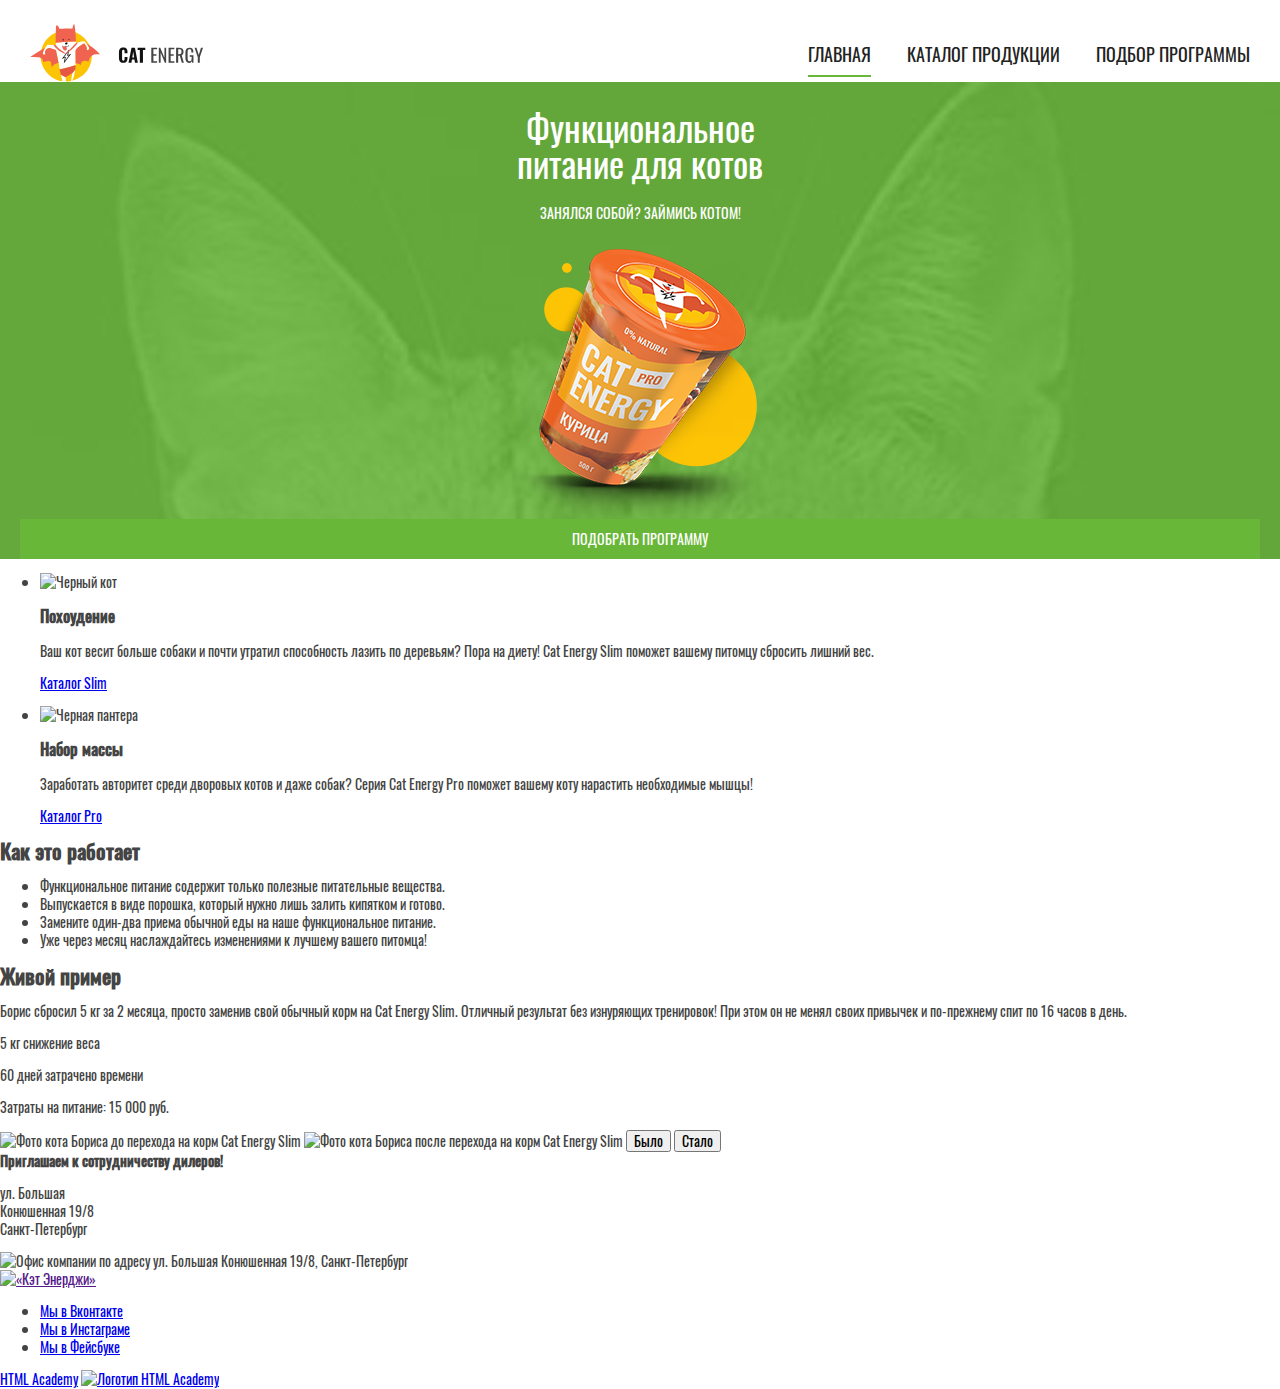
==== index.html @ b85bf5bf "Backup" ====
<!DOCTYPE html>
<html lang="ru">
<head>
	<meta charset="UTF-8">
	<title>Cat Energy</title>
	<meta name="viewport" content="width=device-width,initial-scale=1">
	<link rel="stylesheet" href="css/normalize.css">
	<link rel="stylesheet" href="css/style.css">
</head>
<body>
	<header class="page-header">
		<div class="page-header__wrapper-outer">
			<div class="page-header__wrapper-inner">
				<a class="page-header__logo" href="index.html">
					<picture>
						<source media="(min-width: 1300px)" srcset="img/logo-desktop.svg">
						<source media="(min-width: 768px)" srcset="img/logo-tablet.svg">
						<img class="page-header__logo-img" src="img/logo-mobile.svg" alt="Логотип «Кэт Энерджи»">
					</picture>					
				</a>
				<a class="page-header__logo page-header__logo--text" href="index.html">
					<img class="page-header__logo-img" src="img/logo-mobile-text.svg" width="101" height="18" alt="Логотип «Кэт Энерджи»">
				</a>
				<button class="nav-toggle" type="button"></button>
			</div>		
			<nav class="main-nav">
				<ul class="main-nav__list">
					<li class="main-nav__item main-nav__item--active">
						<a class="main-nav__link">Главная</a>
					</li>
					<li class="main-nav__item">
						<a class="main-nav__link" href="catalog.html">Каталог продукции</a>
					</li>
					<li class="main-nav__item">
						<a class="main-nav__link" href="form.html">Подбор программы</a>
					</li>
				</ul>
			</nav>	
		</div>
		<section class="program-selection">
			<h2 class="visually-hidden">Подбор программы питания для котов</h2>
			<p class="program-selection__slogan">Функциональное<br> питание для котов</p>
			<p class="program-selection__intro">Занялся собой? Займись котом!</p>
			<img class="program-selection__image" src="img/index-can-mobile.png" alt="Банка «Кэт Энерджи»">
			<a class="program-selection__link" href="form.html">Подобрать программу</a>
		</section>
	</header>
	
	<main class="page-main">
		<h1 class="visually-hidden">«Кэт Энерджи» - функциональное питание для котов</h1>
		
		<section class="catalogs">
			<h2 class="visually-hidden">Каталоги продукции</h2>
			<ul class="catalogs__list">
				<li class="catalogs__item">
					<p class="catalogs__picture">
						<img class="catalogs__image" src="http://placehold.it/300x300" alt="Черный кот">
					</p>
					<h3 class="catalogs__title">Похоудение</h3>
					<p class="catalogs__text">Ваш кот весит больше собаки и почти утратил способность лазить по деревьям? Пора на диету! Cat Energy Slim поможет вашему питомцу сбросить лишний вес.</p>
					<a class="catalogs__link" href="catalog.html">Каталог Slim</a>
				</li>
				<li class="catalogs__item">
					<p class="catalogs__picture">
						<img class="catalogs__image" src="http://placehold.it/300x300" alt="Черная пантера">
					</p>
					<h3 class="catalogs__title">Набор массы</h3>
					<p class="catalogs__text">Заработать авторитет среди дворовых котов и даже собак? Серия Cat Energy Pro поможет вашему коту нарастить необходимые мышцы!</p>
					<a class="catalogs__link" href="catalog.html">Каталог Pro</a>
				</li>
			</ul>
		</section>
		
		<section class="advantages">
			<h2 class="advantages__title">Как это работает</h2>
			<ul class="advantages__list">
				<li class="advantages__item">Функциональное питание содержит только полезные питательные вещества.</li>
				<li class="advantages__item">Выпускается в виде порошка, который нужно лишь залить кипятком и готово.</li>
				<li class="advantages__item">Замените один-два приема обычной еды на наше функциональное питание.</li>
				<li class="advantages__item">Уже через месяц наслаждайтесь изменениями к лучшему вашего питомца!</li>
			</ul>
		</section>
		
		<section class="example">
			<h2 class="example__title">Живой пример</h2>
			<p class="example__text">Борис сбросил 5 кг за 2 месяца, просто заменив свой обычный корм на Cat Energy Slim. Отличный результат без изнуряющих тренировок! При этом он не менял своих привычек и по-прежнему спит по 16 часов в день.</p>
			<p class="example__stats-numbers">5 кг
				<span class="example__stats-legeng">снижение веса</span>
			</p>
			<p class="example__stats-numbers">60 дней
				<span class="example__stats-legeng">затрачено времени</span>
			</p>
			<p class="example__spending">Затраты на питание: 15 000 руб.</p>
			<img class="example__image example__image--was" src="http://placehold.it/400x400" alt="Фото кота Бориса до перехода на корм Cat Energy Slim">
			<img class="example__image example__image--became" src="http://placehold.it/400x400" alt="Фото кота Бориса после перехода на корм Cat Energy Slim">
			<button class="example__button example__button--was">Было</button>
			<button class="example__button example__button--became">Стало</button>
		</section>		
	</main>
	
	<footer class="page-footer">
		<section class="page-footer__contacts">
			<h2 class="visually-hidden">Контактная информация</h2>
			<div class="contacts__text">
				<b class="contacts__slogan">Приглашаем к сотрудничеству дилеров!</b>
				<p class="contacts__address">
					ул. Большая<br>
					Конюшенная 19/8<br>
					Санкт-Петербург
				</p>
				<img class="contacts__map" src="http://placehold.it/400x400" alt="Офис компании по адресу ул. Большая Конюшенная 19/8, Санкт-Петербург">
			</div>
		</section>
		<a class="page-footer__logo" href="">
			<img class="page-footer__logo-image" src="http://placehold.it/33x38" alt="«Кэт Энерджи»">
		</a>
		<div class="page-footer__social social">
			<ul class="social__list">
				<li class="social__item">
					<a class="social__link social__link--vkontakte" href="#">Мы в Вконтакте</a>
				</li>
				<li class="social__item">
					<a class="social__link social__link--instagram" href="#">Мы в Инстаграме</a>
				</li>
				<li class="social__item">
					<a class="social__link social__link--facebook" href="#">Мы в Фейсбуке</a>
				</li>
			</ul>
		</div>
		<div class="page-footer__copyright copyright">
          <a class="copyright__link" href="#">HTML Academy</a>
          <a class="copyright__logo" href="#">
          	<img class="copyright__image" src="http://placehold.it/33x38" alt="Логотип HTML Academy">
          </a>
        </div>		
	</footer>	
</body>
</html>
---- css/style.css ----
@font-face {
	font-family: "Oswald";
	src: url("../fonts/Oswald-Regular.woff2") format("woff2"),
		url("../fonts/Oswald-Regular.woff") format("woff");
	font-weight: 400;
	font-style: normal;
}

@font-face {
	font-family: "Oswald";
	src: url("../fonts/Oswald-Medium.woff2") format("woff2"),
		url("../fonts/Oswald-Medium.woff") format("woff");
	font-weight: 500;
	font-style: normal;
}

body {
	min-width: 320px;
	margin: 0;
	padding: 0;

	font-family: "Oswald", Arial, sans-serif;
	font-weight: 400;
	font-size: 14px;
	line-height: 18px;
	color: #444444;
}

img {
	max-width: 100%;
	height: auto;
}

.visually-hidden:not(:focus):not(:active) {
	position: absolute;
	width: 1px;
	height: 1px;
	margin: -1px;
	border: 0;
	padding: 0;
	white-space: nowrap;
	clip-path: inset(100%);
	clip: rect(0, 0, 0, 0);
	overflow: hidden;
}

/* page-header */

.page-header__wrapper-inner {
	display: flex;
	justify-content: space-between;
	align-items: center;

	max-width: 400px;
	height: 66px;
	margin: 0 auto;
	padding-right: 20px;
	padding-left: 20px;
}

.page-header__logo--text {
	margin-left: -15px;
}

.page-header__logo-img {
	display: block;
}

@media (min-width: 768px) {
	.page-header {
		padding-top: 24px;
	}

	.page-header__wrapper-outer {
		display: flex;
		justify-content: space-between;
		align-items: center;

		min-width: 708px;
		max-width: 1220px;
		padding-left: 30px;
		padding-right: 30px;
	}

	.page-header__wrapper-inner {
		display: block;
		margin: 0;
		padding: 0;
		height: auto;
		max-width: none;
	}

	.page-header__logo--text {
		display: none;
	}
}

@media (min-width: 1300px) {
	.page-header__wrapper-outer {
		width: 1220px;
		padding-left: 40px;
		padding-right: 40px;
	}
}

/* nav-toogle */

.nav-toggle {
	position: relative;

	width: 18px;
	height: 18px;
	padding: 0;

	background-color: transparent;
	border: none;
}

.nav-toggle:before,
.nav-toggle:after {
	content: "";

	position: absolute;
	top: 8px;
	left: -3px;

	width: 24px;
	height: 2px;

	background-color: #0f0f0f;
	border-radius: 1px;
}

.nav-toggle:before {
	transform: rotate(45deg);
}

.nav-toggle:after {
	transform: rotate(-45deg);
}

@media (min-width: 768px) {
	.nav-toggle {
		display: none;
	}
}

/* main-nav */

.main-nav {
	/* margin: 0 auto; */
}

.main-nav__list {
	margin: 0;
	padding: 0;

	font-weight: 500;
	font-size: 20px;
	line-height: 20px;
	color: #111111;
	text-transform: uppercase;

	list-style: none;
}

.main-nav__item {
	text-align: center;

	border-top: 1px solid #e6e6e6;
}

.main-nav__link {
	display: block;
	padding-top: 21px;
	padding-bottom: 23px;

	color: inherit;

	text-decoration: none;
}

@media (min-width: 768px) {
	.main-nav__list {
		display: flex;
		flex-wrap: wrap;
		justify-content: flex-end;

		font-weight: 400;
		font-size: 18px;
		line-height: 24.86px;
		color: #222222;
	}

	.main-nav__item {
		margin-right: 36px;
		padding-top: 13px;
		padding-bottom: 8px;

		border: none;
	}

	.main-nav__item--active {
		border-bottom: 2px solid #68b738;
	}

	.main-nav__item:last-child {
		margin-right: 0;;
	}

	.main-nav__link {
		padding: 0;
	}
}

/* program-selection */

.program-selection {
	padding-top: 27px;	
	padding-right: 20px;
	padding-left: 20px;

	text-align: center;

	background-image: url("../img/index-background-mobile.jpg");
	background-repeat: no-repeat;
	background-position: top center;
	background-size: 100% auto;
}

.program-selection__slogan {
	margin: 0;
	margin-bottom: 25px;

	font-size: 36px;
	line-height: 36px;
	font-weight: 400;
	color: #ffffff;
}

.program-selection__intro {
	margin: 0;
	margin-bottom: 29px;

	font-size: 14px;
	line-height: 14px;
	color: #ffffff;
	text-transform: uppercase;
}

.program-selection__image {
	display: block;
	margin: 0 auto;
}

.program-selection__link {
	display: block;
	width: 100%;
	padding-top: 11px;
	padding-bottom: 11px;

	text-transform: uppercase;
	color: #ffffff;
	text-decoration: none;

	background-color: #68b738;

}
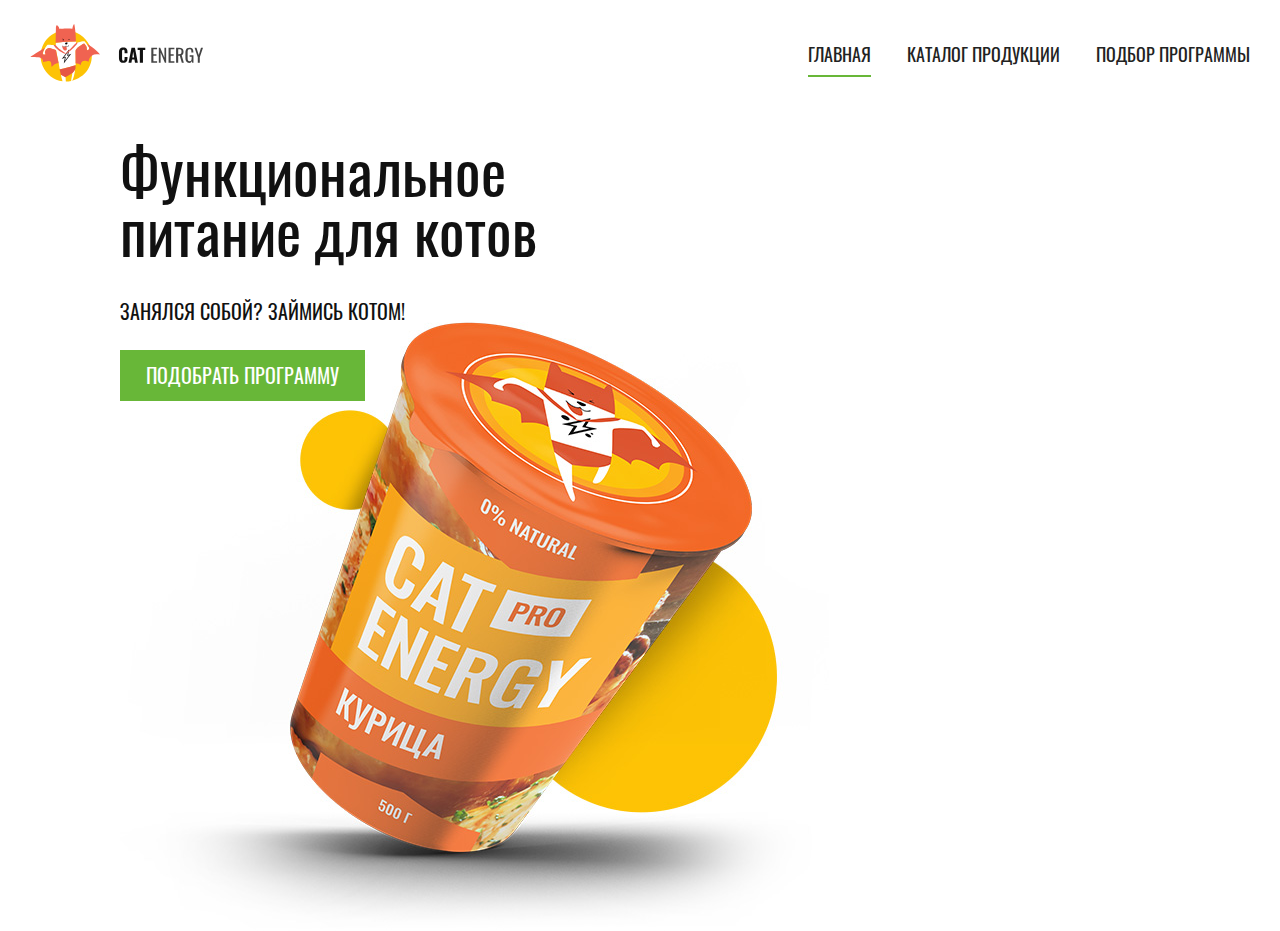
==== commit 0d202061: "Верстка program-selection планшетная версия" ====
--- a/index.html
+++ b/index.html
@@ -41,12 +41,15 @@
 			<h2 class="visually-hidden">Подбор программы питания для котов</h2>
 			<p class="program-selection__slogan">Функциональное<br> питание для котов</p>
 			<p class="program-selection__intro">Занялся собой? Займись котом!</p>
-			<img class="program-selection__image" src="img/index-can-mobile.png" alt="Банка «Кэт Энерджи»">
-			<a class="program-selection__link" href="form.html">Подобрать программу</a>
+			<picture>
+				<source media="(min-width: 768px)" srcset="img/index-can-tablet.png">
+				<img class="program-selection__image" src="img/index-can-mobile.png" alt="Банка «Кэт Энерджи»">
+			</picture>
+			<a class="button button--program" href="form.html">Подобрать программу</a>
 		</section>
 	</header>
 	
-	<main class="page-main">
+	<!-- <main class="page-main">
 		<h1 class="visually-hidden">«Кэт Энерджи» - функциональное питание для котов</h1>
 		
 		<section class="catalogs">
@@ -133,6 +136,6 @@
           	<img class="copyright__image" src="http://placehold.it/33x38" alt="Логотип HTML Academy">
           </a>
         </div>		
-	</footer>	
+	</footer>	 -->
 </body>
 </html>--- a/css/style.css
+++ b/css/style.css
@@ -44,6 +44,37 @@
 	overflow: hidden;
 }
 
+/* button */
+
+.button {
+	display: block;
+	width: 100%;
+	padding-top: 11px;
+	padding-bottom: 11px;
+
+	text-transform: uppercase;
+	color: #ffffff;
+	text-decoration: none;
+	text-align: center;
+
+	background-color: #68b738;
+}
+
+.button--program {
+
+}
+
+@media (min-width: 768px) {
+	.button--program {
+		width: 245px;
+		padding-top: 15px;
+		padding-bottom: 16px;
+
+		font-size: 20px;
+		line-height: 20px;
+	}
+}
+
 /* page-header */
 
 .page-header__wrapper-inner {
@@ -216,16 +247,22 @@
 /* program-selection */
 
 .program-selection {
+	max-width: 400px;
+	margin: 0 auto;
 	padding-top: 27px;	
 	padding-right: 20px;
 	padding-left: 20px;
 
-	text-align: center;
-
-	background-image: url("../img/index-background-mobile.jpg");
-	background-repeat: no-repeat;
-	background-position: top center;
-	background-size: 100% auto;
+	text-align: center;	
+}
+
+@media (max-width: 440px) {
+	.program-selection {
+		background-image: url("../img/index-background-mobile.jpg");
+		background-repeat: no-repeat;
+		background-position: top center;
+		background-size: 100% auto;
+	}
 }
 
 .program-selection__slogan {
@@ -253,16 +290,41 @@
 	margin: 0 auto;
 }
 
-.program-selection__link {
-	display: block;
-	width: 100%;
-	padding-top: 11px;
-	padding-bottom: 11px;
-
-	text-transform: uppercase;
-	color: #ffffff;
-	text-decoration: none;
-
-	background-color: #68b738;
-
+@media (min-width: 441px) {
+	.program-selection__slogan,
+	.program-selection__intro {
+		color: #111111;
+	}
+}
+
+@media (min-width: 768px) {
+	.program-selection {
+		position: relative;
+
+		max-width: 1220px;
+		margin-left: 30px;		
+		margin-right: 30px;
+		padding: 58px 0 530px 90px;
+
+		text-align: left;
+	}
+
+	.program-selection__slogan {
+		margin-bottom: 41px;
+
+		font-size: 60px;
+		line-height: 60px;
+	}
+
+	.program-selection__intro {
+		font-size: 20px;
+		line-height: 20px;
+	}
+
+	.program-selection__image {
+		position: absolute;
+		bottom: 0;
+
+		z-index: -1;
+	}
 }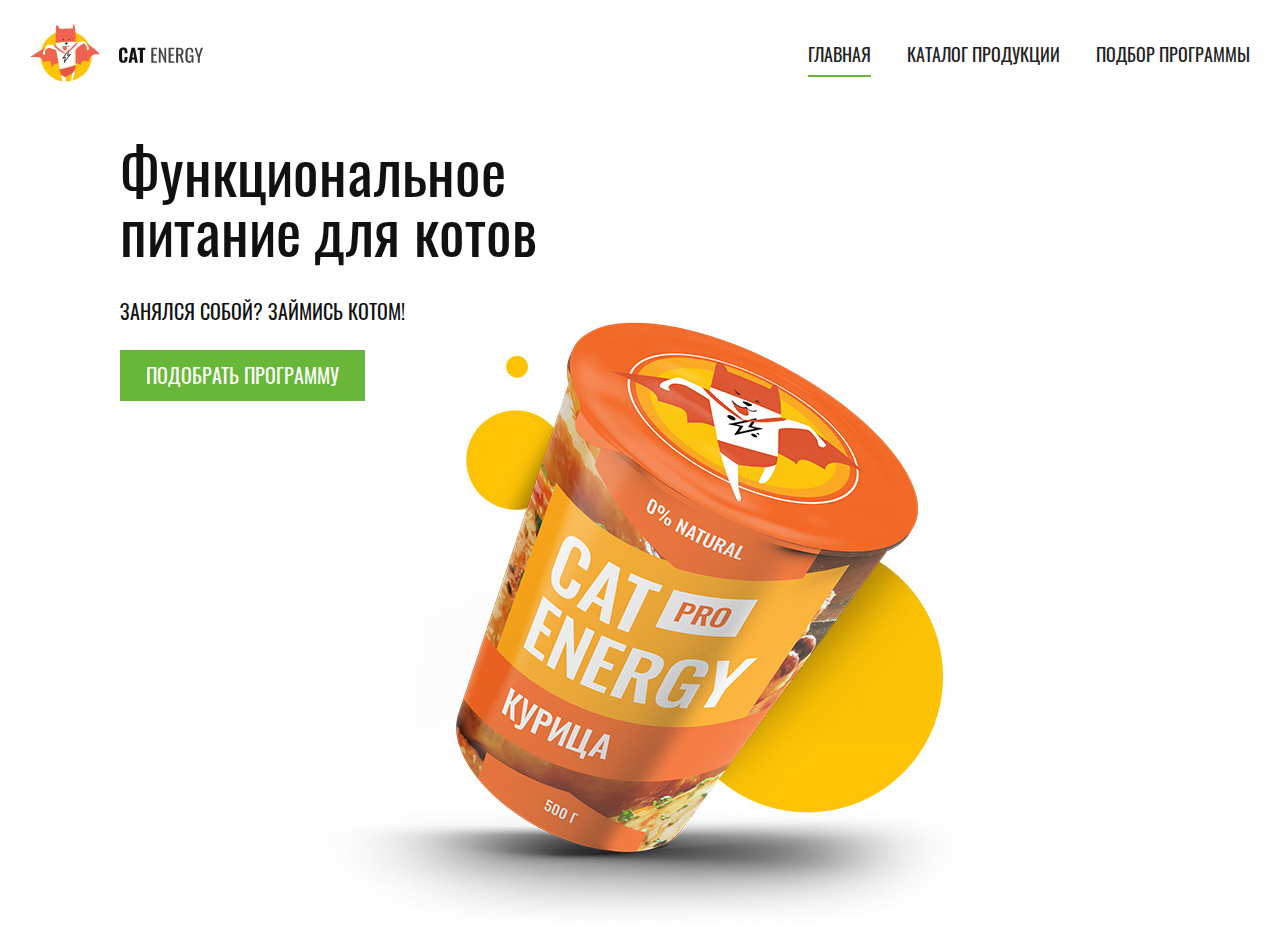
==== commit 111b5983: "Спозиционировал program-selection__picture для планшета" ====
--- a/index.html
+++ b/index.html
@@ -41,7 +41,7 @@
 			<h2 class="visually-hidden">Подбор программы питания для котов</h2>
 			<p class="program-selection__slogan">Функциональное<br> питание для котов</p>
 			<p class="program-selection__intro">Занялся собой? Займись котом!</p>
-			<picture>
+			<picture class="program-selection__picture">
 				<source media="(min-width: 768px)" srcset="img/index-can-tablet.png">
 				<img class="program-selection__image" src="img/index-can-mobile.png" alt="Банка «Кэт Энерджи»">
 			</picture>
--- a/css/style.css
+++ b/css/style.css
@@ -317,12 +317,16 @@
 	}
 
 	.program-selection__intro {
+		
+
 		font-size: 20px;
 		line-height: 20px;
 	}
 
-	.program-selection__image {
+	.program-selection__picture {
 		position: absolute;
+		left: 0;
+		right: 0;
 		bottom: 0;
 
 		z-index: -1;
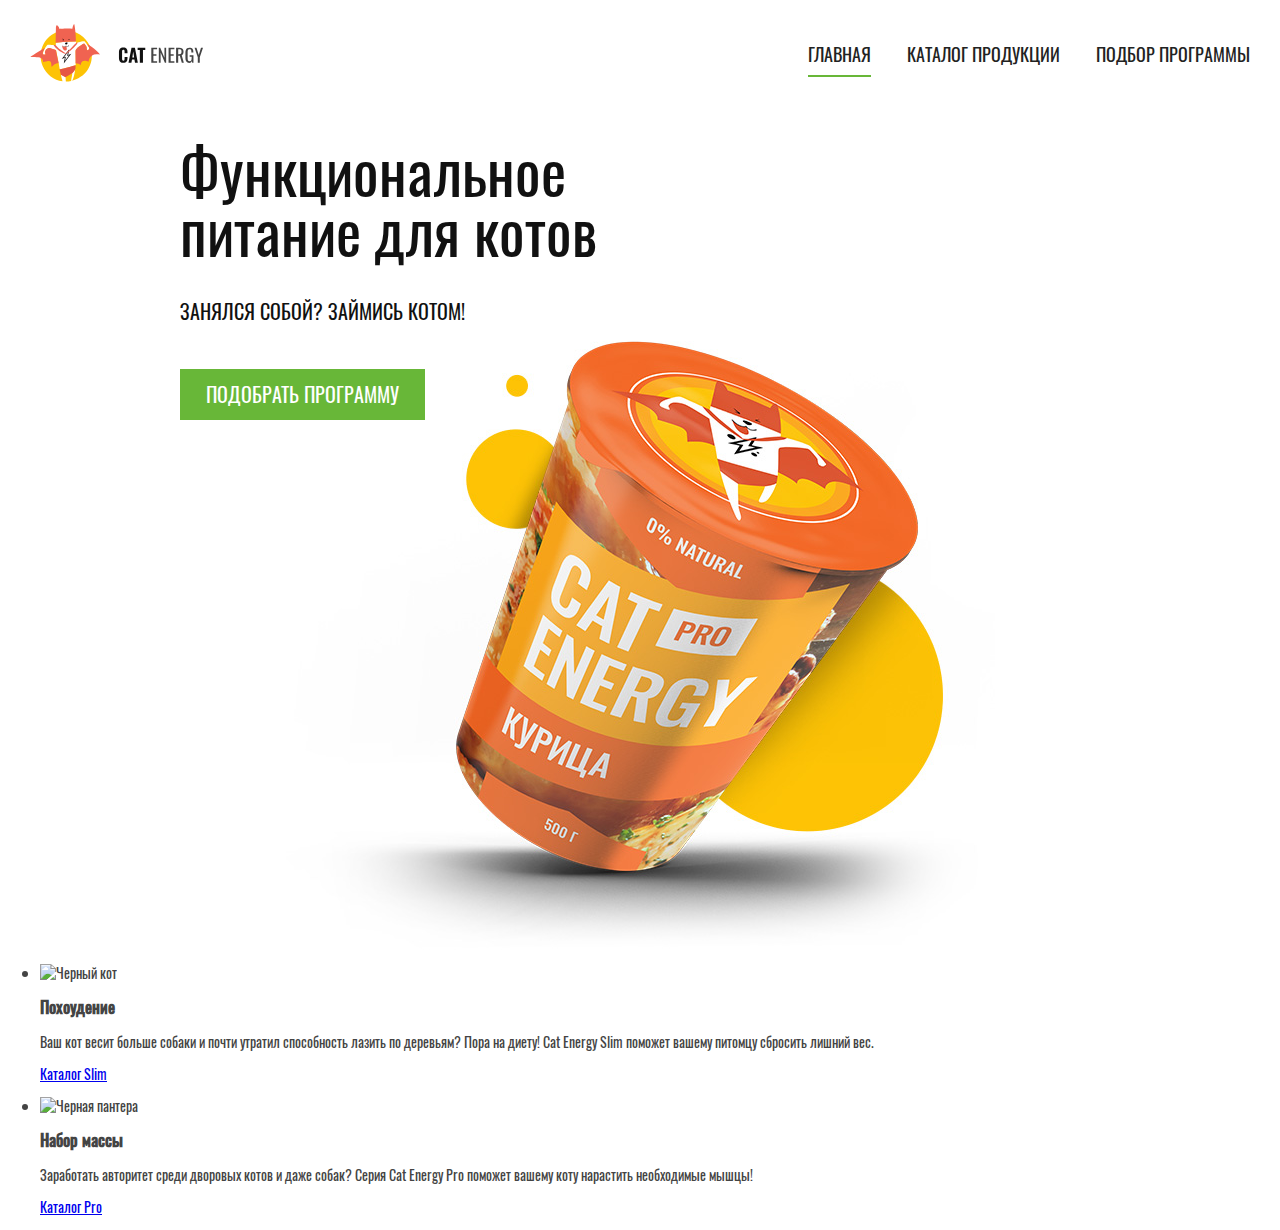
==== commit 03446b8a: "Задал фоновую картинку хедеру на десктоп" ====
--- a/index.html
+++ b/index.html
@@ -42,14 +42,15 @@
 			<p class="program-selection__slogan">Функциональное<br> питание для котов</p>
 			<p class="program-selection__intro">Занялся собой? Займись котом!</p>
 			<picture class="program-selection__picture">
+				<source media="(min-width: 1300px)" srcset="img/index-can.png">
 				<source media="(min-width: 768px)" srcset="img/index-can-tablet.png">
 				<img class="program-selection__image" src="img/index-can-mobile.png" alt="Банка «Кэт Энерджи»">
 			</picture>
-			<a class="button button--program" href="form.html">Подобрать программу</a>
+			<a class="pragram-selection__button button button--program" href="form.html">Подобрать программу</a>
 		</section>
 	</header>
 	
-	<!-- <main class="page-main">
+	<main class="page-main">
 		<h1 class="visually-hidden">«Кэт Энерджи» - функциональное питание для котов</h1>
 		
 		<section class="catalogs">
@@ -74,7 +75,7 @@
 			</ul>
 		</section>
 		
-		<section class="advantages">
+		<!-- <section class="advantages">
 			<h2 class="advantages__title">Как это работает</h2>
 			<ul class="advantages__list">
 				<li class="advantages__item">Функциональное питание содержит только полезные питательные вещества.</li>
--- a/css/style.css
+++ b/css/style.css
@@ -107,8 +107,7 @@
 		justify-content: space-between;
 		align-items: center;
 
-		min-width: 708px;
-		max-width: 1220px;
+		margin: 0 auto;
 		padding-left: 30px;
 		padding-right: 30px;
 	}
@@ -127,12 +126,36 @@
 }
 
 @media (min-width: 1300px) {
+	.page-header {
+		position: relative;
+	}
+
+	.page-header:after {
+		content: "";
+
+		position: absolute;
+		left: 50%;
+		top: 0;
+		right: 0;
+		bottom: 0;
+
+		z-index: -2;
+
+		background-color: #64a83b;
+		background-image: url("/img/index-background-desktop.jpg");
+		background-repeat: no-repeat;
+		background-size: cover;
+	}
+
 	.page-header__wrapper-outer {
 		width: 1220px;
 		padding-left: 40px;
 		padding-right: 40px;
 	}
 }
+
+
+
 
 /* nav-toogle */
 
@@ -201,6 +224,10 @@
 	border-top: 1px solid #e6e6e6;
 }
 
+.main-nav__item:last-child {
+	border-bottom: 1px solid #e6e6e6;
+}
+
 .main-nav__link {
 	display: block;
 	padding-top: 21px;
@@ -231,6 +258,10 @@
 		border: none;
 	}
 
+	.main-nav__item:last-child {
+		border: none;
+	}
+
 	.main-nav__item--active {
 		border-bottom: 2px solid #68b738;
 	}
@@ -241,6 +272,12 @@
 
 	.main-nav__link {
 		padding: 0;
+	}
+}
+
+@media (min-width: 1300px) {
+	.main-nav__list {
+		font-size: 20px;
 	}
 }
 
@@ -253,7 +290,7 @@
 	padding-right: 20px;
 	padding-left: 20px;
 
-	text-align: center;	
+	text-align: center;
 }
 
 @media (max-width: 440px) {
@@ -301,10 +338,10 @@
 	.program-selection {
 		position: relative;
 
-		max-width: 1220px;
+		max-width: none;
 		margin-left: 30px;		
 		margin-right: 30px;
-		padding: 58px 0 530px 90px;
+		padding: 58px 0 530px 11.72%;
 
 		text-align: left;
 	}
@@ -317,7 +354,7 @@
 	}
 
 	.program-selection__intro {
-		
+		margin-bottom: 48px;
 
 		font-size: 20px;
 		line-height: 20px;
@@ -331,4 +368,35 @@
 
 		z-index: -1;
 	}
+}
+
+@media (min-width: 1300px) {
+	.program-selection {
+		width: 1220px;
+		margin: 0 auto;
+		padding-top: 109px;
+		padding-bottom: 188px;
+		padding-left: 40px;
+		padding-right: 40px;
+	}
+
+	.program-selection__slogan {
+		margin-left: 80px;
+	}
+
+	.program-selection__intro {
+		margin-left: 80px;
+		margin-bottom: 53px;
+	}
+
+	.program-selection__picture {
+		top: 30px;
+		left: 490px;
+		right: auto;
+		bottom: auto;
+	}
+
+	.pragram-selection__button {
+		margin-left: 80px;
+	}
 }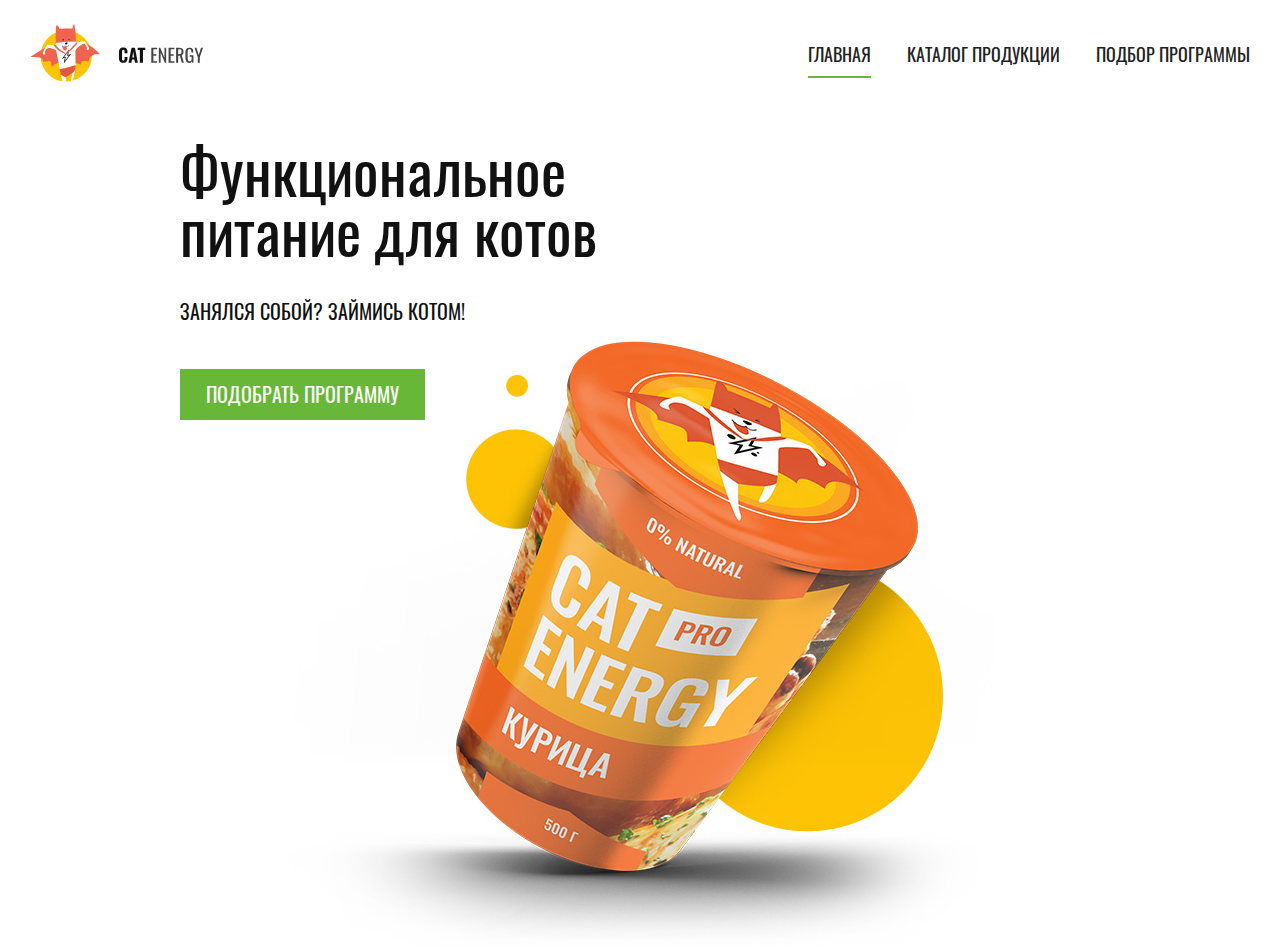
==== commit 6ea6bf0d: "Рефакторинго фона program-selection" ====
--- a/index.html
+++ b/index.html
@@ -37,20 +37,22 @@
 				</ul>
 			</nav>	
 		</div>
-		<section class="program-selection">
-			<h2 class="visually-hidden">Подбор программы питания для котов</h2>
-			<p class="program-selection__slogan">Функциональное<br> питание для котов</p>
-			<p class="program-selection__intro">Занялся собой? Займись котом!</p>
-			<picture class="program-selection__picture">
-				<source media="(min-width: 1300px)" srcset="img/index-can.png">
-				<source media="(min-width: 768px)" srcset="img/index-can-tablet.png">
-				<img class="program-selection__image" src="img/index-can-mobile.png" alt="Банка «Кэт Энерджи»">
-			</picture>
-			<a class="pragram-selection__button button button--program" href="form.html">Подобрать программу</a>
-		</section>
+		<div class="page-header__program-wrapper">
+			<section class="program-selection">
+				<h2 class="visually-hidden">Подбор программы питания для котов</h2>
+				<p class="program-selection__slogan">Функциональное<br> питание для котов</p>
+				<p class="program-selection__intro">Занялся собой? Займись котом!</p>
+				<picture class="program-selection__picture">
+					<source media="(min-width: 1300px)" srcset="img/index-can.png">
+					<source media="(min-width: 768px)" srcset="img/index-can-tablet.png">
+					<img class="program-selection__image" src="img/index-can-mobile.png" alt="Банка «Кэт Энерджи»">
+				</picture>
+				<a class="pragram-selection__button button button--program" href="form.html">Подобрать программу</a>
+			</section>
+		</div>		
 	</header>
 	
-	<main class="page-main">
+	<!-- <main class="page-main">
 		<h1 class="visually-hidden">«Кэт Энерджи» - функциональное питание для котов</h1>
 		
 		<section class="catalogs">
@@ -75,7 +77,7 @@
 			</ul>
 		</section>
 		
-		<!-- <section class="advantages">
+		<section class="advantages">
 			<h2 class="advantages__title">Как это работает</h2>
 			<ul class="advantages__list">
 				<li class="advantages__item">Функциональное питание содержит только полезные питательные вещества.</li>
--- a/css/style.css
+++ b/css/style.css
@@ -76,6 +76,9 @@
 }
 
 /* page-header */
+.page-header {
+	position: relative;
+}
 
 .page-header__wrapper-inner {
 	display: flex;
@@ -95,6 +98,28 @@
 
 .page-header__logo-img {
 	display: block;
+}
+
+@media (max-width: 767px) {
+	.page-header__program-wrapper {
+		position: relative;
+	}
+
+	.page-header__program-wrapper:before {
+		content: "";
+		position: absolute;
+		top: 0;
+		left: 0;
+		right: 0;
+
+		height: 305px;
+
+		z-index: -2;
+
+		background-image: url("../img/index-background-mobile.jpg");
+		background-repeat: no-repeat;
+		background-size: cover;
+	}
 }
 
 @media (min-width: 768px) {
@@ -126,10 +151,6 @@
 }
 
 @media (min-width: 1300px) {
-	.page-header {
-		position: relative;
-	}
-
 	.page-header:after {
 		content: "";
 
@@ -154,9 +175,6 @@
 	}
 }
 
-
-
-
 /* nav-toogle */
 
 .nav-toggle {
@@ -252,8 +270,8 @@
 
 	.main-nav__item {
 		margin-right: 36px;
-		padding-top: 13px;
-		padding-bottom: 8px;
+		padding-top: 14px;
+		padding-bottom: 9px;
 
 		border: none;
 	}
@@ -278,6 +296,11 @@
 @media (min-width: 1300px) {
 	.main-nav__list {
 		font-size: 20px;
+		color: #ffffff;
+	}
+
+	.main-nav__item--active {
+		border-color: #ffffff;
 	}
 }
 
@@ -293,14 +316,16 @@
 	text-align: center;
 }
 
-@media (max-width: 440px) {
+
+
+/* @media (max-width: 440px) {
 	.program-selection {
 		background-image: url("../img/index-background-mobile.jpg");
 		background-repeat: no-repeat;
 		background-position: top center;
 		background-size: 100% auto;
 	}
-}
+} */
 
 .program-selection__slogan {
 	margin: 0;
@@ -327,12 +352,12 @@
 	margin: 0 auto;
 }
 
-@media (min-width: 441px) {
+/* @media (min-width: 441px) {
 	.program-selection__slogan,
 	.program-selection__intro {
 		color: #111111;
 	}
-}
+} */
 
 @media (min-width: 768px) {
 	.program-selection {
@@ -351,6 +376,7 @@
 
 		font-size: 60px;
 		line-height: 60px;
+		color: #111111;
 	}
 
 	.program-selection__intro {
@@ -358,6 +384,7 @@
 
 		font-size: 20px;
 		line-height: 20px;
+		color: #111111;
 	}
 
 	.program-selection__picture {
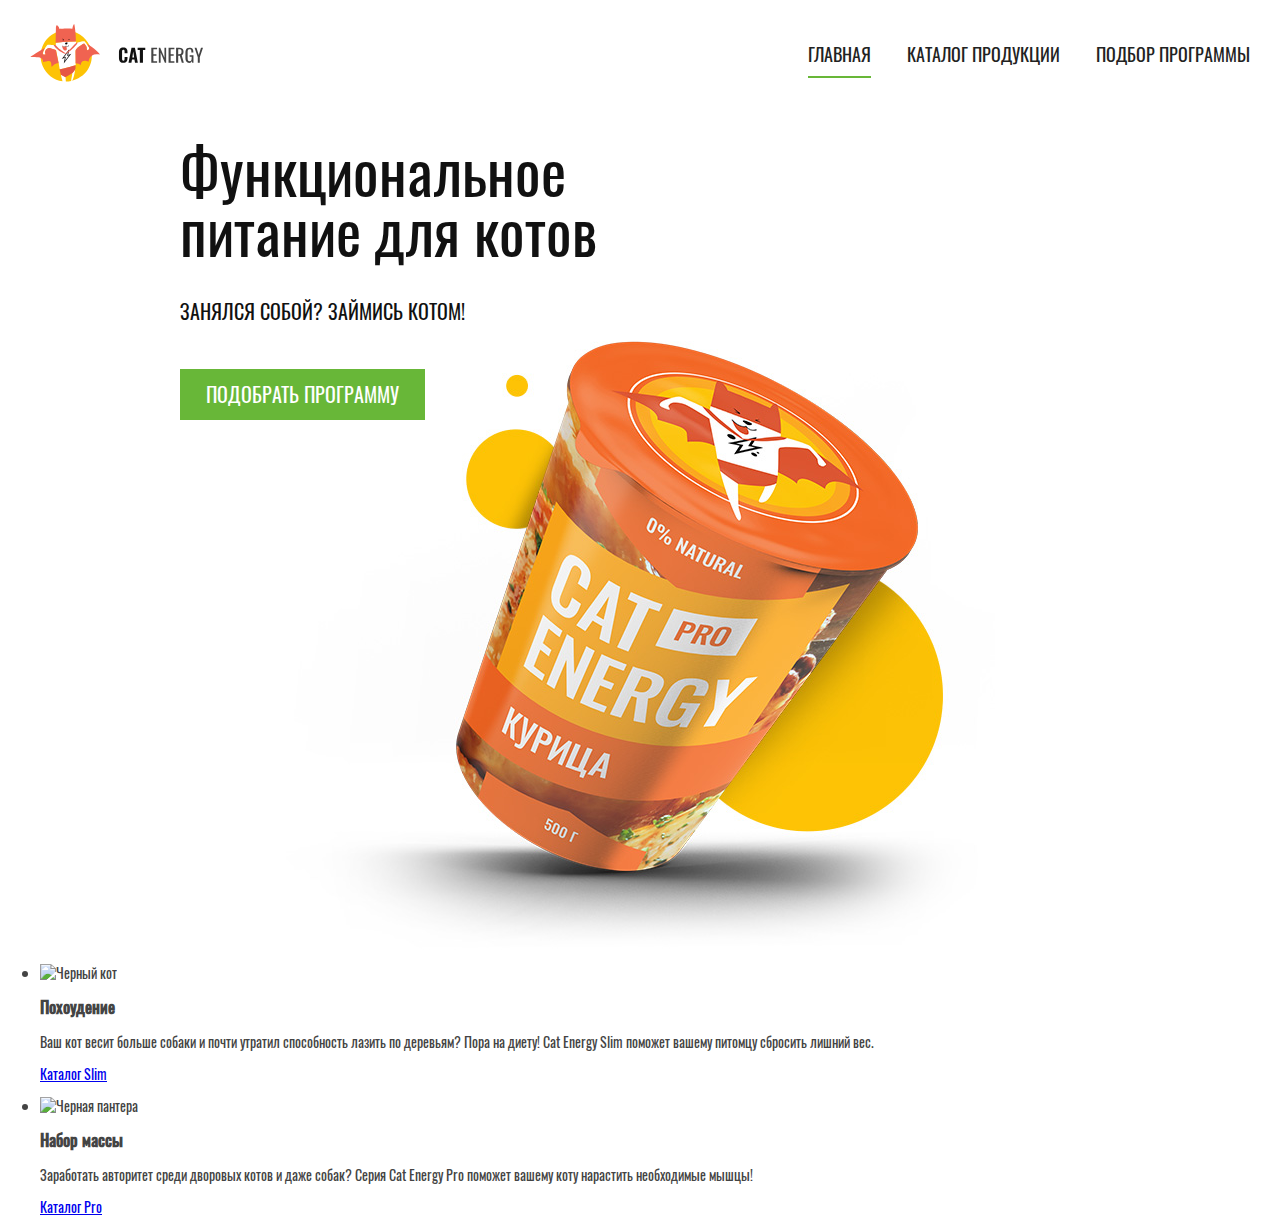
==== commit a79183ea: "Раскомментировал блок catalogs" ====
--- a/index.html
+++ b/index.html
@@ -21,7 +21,9 @@
 				<a class="page-header__logo page-header__logo--text" href="index.html">
 					<img class="page-header__logo-img" src="img/logo-mobile-text.svg" width="101" height="18" alt="Логотип «Кэт Энерджи»">
 				</a>
-				<button class="nav-toggle" type="button"></button>
+				<div class="nav-toggle__wrapper">
+					<button class="nav-toggle nav-toggle--no-js" type="button"></button>
+				</div>				
 			</div>		
 			<nav class="main-nav">
 				<ul class="main-nav__list">
@@ -52,7 +54,7 @@
 		</div>		
 	</header>
 	
-	<!-- <main class="page-main">
+	<main class="page-main">
 		<h1 class="visually-hidden">«Кэт Энерджи» - функциональное питание для котов</h1>
 		
 		<section class="catalogs">
@@ -77,7 +79,7 @@
 			</ul>
 		</section>
 		
-		<section class="advantages">
+		<!-- <section class="advantages">
 			<h2 class="advantages__title">Как это работает</h2>
 			<ul class="advantages__list">
 				<li class="advantages__item">Функциональное питание содержит только полезные питательные вещества.</li>
@@ -101,10 +103,10 @@
 			<img class="example__image example__image--became" src="http://placehold.it/400x400" alt="Фото кота Бориса после перехода на корм Cat Energy Slim">
 			<button class="example__button example__button--was">Было</button>
 			<button class="example__button example__button--became">Стало</button>
-		</section>		
+		</section> -->		
 	</main>
 	
-	<footer class="page-footer">
+	<!-- <footer class="page-footer">
 		<section class="page-footer__contacts">
 			<h2 class="visually-hidden">Контактная информация</h2>
 			<div class="contacts__text">
@@ -140,5 +142,6 @@
           </a>
         </div>		
 	</footer>	 -->
+	<script src="js/main.js"></script>
 </body>
 </html>--- a/css/style.css
+++ b/css/style.css
@@ -60,8 +60,13 @@
 	background-color: #68b738;
 }
 
-.button--program {
-
+.button:hover,
+.button:focus {
+	background-color: #5eaa2f;
+}
+
+.button:active {
+	color: rgba(255, 255, 255, 0.3);
 }
 
 @media (min-width: 768px) {
@@ -92,8 +97,17 @@
 	padding-left: 20px;
 }
 
+.page-header__logo:hover .page-header__logo-img,
+.page-header__logo:focus .page-header__logo-img {
+	opacity: 0.7;
+}
+
+.page-header__logo:active .page-header__logo-img {
+	opacity: 0.3;
+}
+
 .page-header__logo--text {
-	margin-left: -15px;
+	margin-left: -8px;
 }
 
 .page-header__logo-img {
@@ -116,6 +130,7 @@
 
 		z-index: -2;
 
+		background-color: #64a83b;
 		background-image: url("../img/index-background-mobile.jpg");
 		background-repeat: no-repeat;
 		background-size: cover;
@@ -177,15 +192,40 @@
 
 /* nav-toogle */
 
+.nav-toggle__wrapper {
+	width: 24px;
+	height: 18px;
+}
+
 .nav-toggle {
 	position: relative;
-
+	
+	width: 24px;
+	height: 18px;
+	padding: 0;
+
+	background-color: transparent;
+	border: none;
+	cursor: pointer;
+}
+
+.nav-toggle--opened {
 	width: 18px;
 	height: 18px;
-	padding: 0;
-
-	background-color: transparent;
-	border: none;
+	margin-left: 6px;
+}
+
+.nav-toggle--no-js {
+	display: none;
+}
+
+.nav-toggle:hover,
+.nav-toggle:focus {
+	opacity: 0.7;
+}
+
+.nav-toggle:active {
+	opacity: 0.3;
 }
 
 .nav-toggle:before,
@@ -193,26 +233,45 @@
 	content: "";
 
 	position: absolute;
+
+	width: 24px;
+	height: 2px;
+
+	background-color: #000000;	
+}
+
+.nav-toggle:before {
+	top: 0;
+	left: 0;
+
+	box-shadow: 0 8px 0 0 #000000;
+}
+
+.nav-toggle:after {
+	bottom: 0;
+	left: 0;
+}
+
+.nav-toggle--opened:before,
+.nav-toggle--opened:after {
 	top: 8px;
 	left: -3px;
 
-	width: 24px;
-	height: 2px;
-
-	background-color: #0f0f0f;
 	border-radius: 1px;
 }
 
-.nav-toggle:before {
+.nav-toggle--opened:before {
 	transform: rotate(45deg);
-}
-
-.nav-toggle:after {
+
+	box-shadow: none;
+}
+
+.nav-toggle--opened:after {
 	transform: rotate(-45deg);
 }
 
 @media (min-width: 768px) {
-	.nav-toggle {
+	.nav-toggle__wrapper {
 		display: none;
 	}
 }
@@ -221,6 +280,12 @@
 
 .main-nav {
 	/* margin: 0 auto; */
+}
+
+@media (max-width: 767px) {
+	.main-nav--closed {
+		display: none;
+	}
 }
 
 .main-nav__list {
@@ -254,6 +319,21 @@
 	color: inherit;
 
 	text-decoration: none;
+}
+
+.main-nav__link:hover,
+.main-nav__link:focus {
+	opacity: 0.7;
+}
+
+.main-nav__link:active {
+	opacity: 0.3;
+}
+
+.main-nav__item--active .main-nav__link:hover,
+.main-nav__item--active .main-nav__link:focus,
+.main-nav__item--active .main-nav__link:active {
+	opacity: 1;
 }
 
 @media (min-width: 768px) {
@@ -316,17 +396,6 @@
 	text-align: center;
 }
 
-
-
-/* @media (max-width: 440px) {
-	.program-selection {
-		background-image: url("../img/index-background-mobile.jpg");
-		background-repeat: no-repeat;
-		background-position: top center;
-		background-size: 100% auto;
-	}
-} */
-
 .program-selection__slogan {
 	margin: 0;
 	margin-bottom: 25px;
@@ -351,13 +420,6 @@
 	display: block;
 	margin: 0 auto;
 }
-
-/* @media (min-width: 441px) {
-	.program-selection__slogan,
-	.program-selection__intro {
-		color: #111111;
-	}
-} */
 
 @media (min-width: 768px) {
 	.program-selection {
